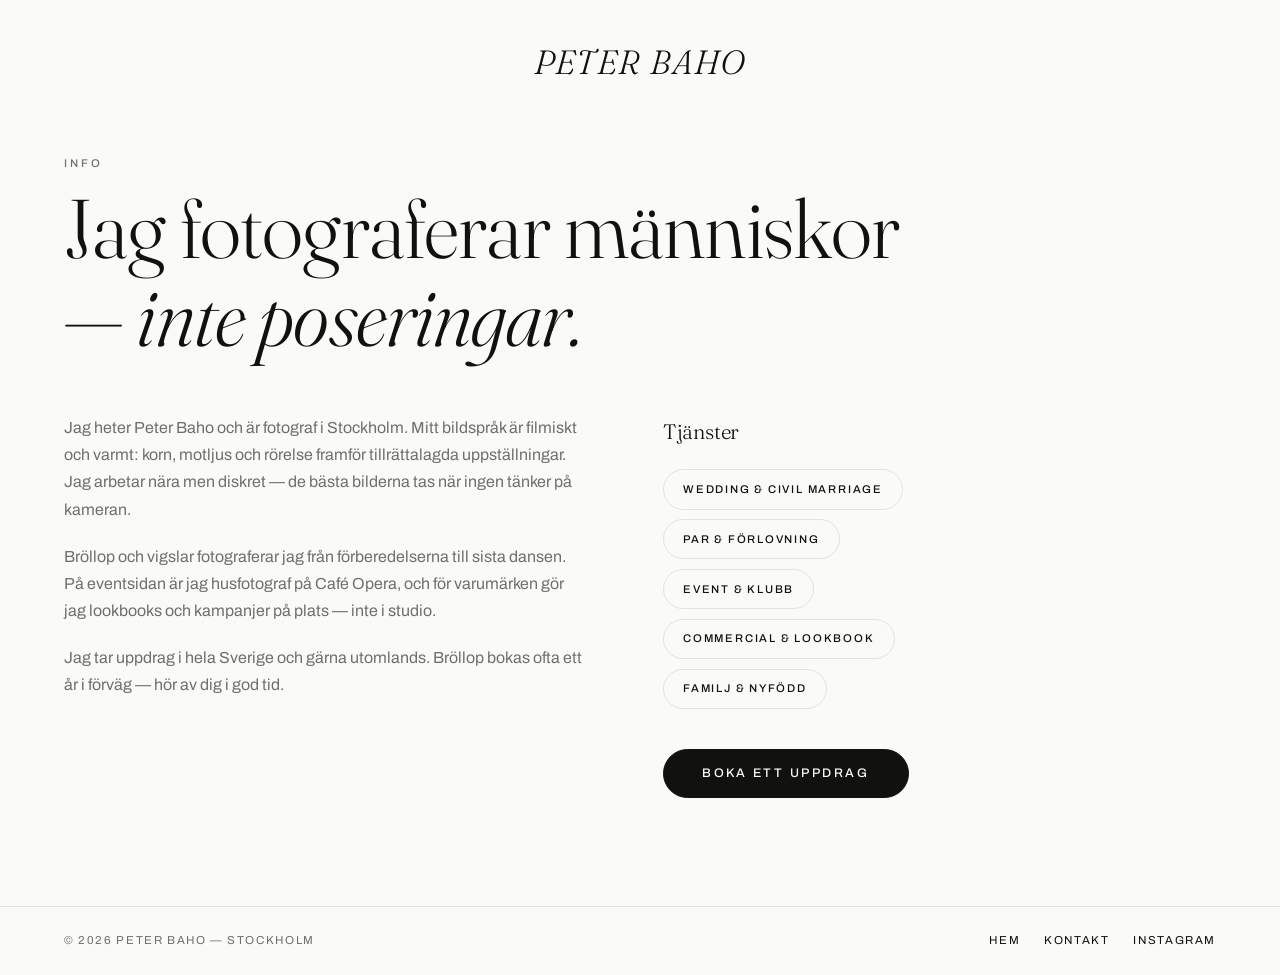
==== info.html @ 872ed9f4 "Redesign efter kundfeedback: centrerat namn, hamburgermeny med kategorier, info-sida, stramare anima" ====
<!DOCTYPE html>
<html lang="sv">
<head>
  <meta charset="UTF-8">
  <meta name="viewport" content="width=device-width, initial-scale=1.0">
  <title>Info — Peter Baho</title>
  <meta name="description" content="Om fotograf Peter Baho i Stockholm — arbetssätt, tjänster och bokningsinformation.">
  <meta name="theme-color" content="#FAFAF8">
  <link rel="canonical" href="https://nataniel0212.github.io/peterbaho/info.html">
  <link rel="icon" href="data:image/svg+xml,%3Csvg xmlns='http://www.w3.org/2000/svg' viewBox='0 0 64 64'%3E%3Crect width='64' height='64' fill='%23111110'/%3E%3Ctext x='32' y='43' font-family='Georgia,serif' font-style='italic' font-size='28' fill='%23FAFAF8' text-anchor='middle'%3EPB%3C/text%3E%3C/svg%3E">
  <link rel="preconnect" href="https://fonts.googleapis.com">
  <link rel="preconnect" href="https://fonts.gstatic.com" crossorigin>
  <link href="https://fonts.googleapis.com/css2?family=Fraunces:ital,opsz,wght@0,9..144,300;0,9..144,400;1,9..144,300;1,9..144,400&family=Archivo:wght@400;500&display=swap" rel="stylesheet">
  <link rel="stylesheet" href="css/style.css">
</head>
<body>

  <!-- Meny (tre streck) -->
  <button class="menu-btn" aria-label="Öppna meny" aria-expanded="false" aria-controls="menu">
    <span></span><span></span><span></span>
  </button>

  <div class="menu" id="menu" role="dialog" aria-modal="true" aria-label="Meny" hidden>
    <button class="menu-close" aria-label="Stäng meny">✕</button>
    <nav class="menu-nav">
      <a href="katalog.html#commercial">Commercial</a>
      <a href="katalog.html#wedding">Wedding &amp; Civil Marriage</a>
      <a href="katalog.html#event">Event</a>
      <a href="info.html" aria-current="page">Info</a>
      <a href="kontakt.html">Kontakt</a>
    </nav>
  </div>

  <header class="masthead small">
    <a class="masthead-name" href="index.html">Peter Baho</a>
  </header>

  <main class="page">

    <header class="page-head">
      <p class="eyebrow reveal">Info</p>
      <h1 class="reveal">Jag fotograferar människor — <em>inte poseringar.</em></h1>
    </header>

    <div class="info-layout">
      <div class="info-text">
        <p class="reveal">
          Jag heter Peter Baho och är fotograf i Stockholm. Mitt bildspråk är
          filmiskt och varmt: korn, motljus och rörelse framför tillrättalagda
          uppställningar. Jag arbetar nära men diskret — de bästa bilderna
          tas när ingen tänker på kameran.
        </p>
        <p class="reveal">
          Bröllop och vigslar fotograferar jag från förberedelserna till sista
          dansen. På eventsidan är jag husfotograf på Café Opera, och för
          varumärken gör jag lookbooks och kampanjer på plats — inte i studio.
        </p>
        <p class="reveal">
          Jag tar uppdrag i hela Sverige och gärna utomlands. Bröllop bokas
          ofta ett år i förväg — hör av dig i god tid.
        </p>
      </div>

      <aside class="info-aside reveal">
        <h2 class="aside-title">Tjänster</h2>
        <ul class="services stacked">
          <li>Wedding &amp; civil marriage</li>
          <li>Par &amp; förlovning</li>
          <li>Event &amp; klubb</li>
          <li>Commercial &amp; lookbook</li>
          <li>Familj &amp; nyfödd</li>
        </ul>
        <a class="cta" href="kontakt.html">Boka ett uppdrag</a>
      </aside>
    </div>

  </main>

  <footer class="site-footer">
    <p>© 2026 Peter Baho — Stockholm</p>
    <nav>
      <a href="index.html">Hem</a>
      <a href="kontakt.html">Kontakt</a>
      <a href="https://instagram.com" target="_blank" rel="noopener">Instagram</a>
    </nav>
  </footer>

  <script src="js/main.js"></script>
</body>
</html>
---- css/style.css ----
/* ============================================================
   Peter Baho — Fotograf, Stockholm
   Koncept: monokrom editorial — bilderna bär all färg, gränssnittet
   håller sig till papper, bläck och grått. Namnet centrerat överst,
   navigering bakom tre streck (helskärmsmeny).

   Palett:   papper #FAFAF8   panel #F0F0EC
             bläck  #111110   dov   #70706B   linje #E3E3DE
   Typografi: Fraunces (display) · Archivo (etiketter/brödtext)
   Motion-tokens: snabb 150ms · standard 250ms · reveal 500ms
   ============================================================ */

:root {
  --paper: #FAFAF8;
  --panel: #F0F0EC;
  --ink: #111110;
  --muted: #70706B;
  --line: #E3E3DE;
  --serif: "Fraunces", Georgia, serif;
  --sans: "Archivo", "Helvetica Neue", Arial, sans-serif;
  --gutter: clamp(1.25rem, 5vw, 5rem);
  --dur-fast: 150ms;
  --dur-std: 250ms;
  --dur-reveal: 500ms;
  --ease-out: cubic-bezier(0.25, 1, 0.5, 1);
}

* { margin: 0; padding: 0; box-sizing: border-box; }

html { scroll-behavior: smooth; }

body {
  background: var(--paper);
  color: var(--ink);
  font-family: var(--sans);
  font-size: 1rem;
  line-height: 1.7;
  -webkit-font-smoothing: antialiased;
}

img { display: block; max-width: 100%; height: auto; }

::selection { background: var(--ink); color: var(--paper); }

/* ---------- Återkommande ---------- */

.eyebrow {
  font-size: 0.7rem;
  font-weight: 500;
  letter-spacing: 0.26em;
  text-transform: uppercase;
  color: var(--muted);
}

h1, h2 {
  font-family: var(--serif);
  font-weight: 300;
  letter-spacing: -0.01em;
}

h1 em, h2 em, .statement em { font-style: italic; font-weight: 300; }

.frame-label {
  margin-top: 0.6rem;
  font-size: 0.68rem;
  letter-spacing: 0.2em;
  text-transform: uppercase;
  color: var(--muted);
}

/* ---------- Masthead: namnet centrerat överst ---------- */

.masthead {
  text-align: center;
  padding: clamp(2.5rem, 7vh, 5rem) var(--gutter) clamp(1.5rem, 4vh, 2.5rem);
}

.masthead-name {
  font-family: var(--serif);
  font-style: italic;
  font-weight: 300;
  font-size: clamp(2.4rem, 7vw, 4.5rem);
  line-height: 1.05;
  letter-spacing: 0.04em;
  text-transform: uppercase;
  color: var(--ink);
  text-decoration: none;
}

.masthead-tag {
  margin-top: 0.9rem;
  font-size: 0.68rem;
  font-weight: 500;
  letter-spacing: 0.28em;
  text-transform: uppercase;
  color: var(--muted);
}

.masthead.small { padding: clamp(1.75rem, 5vh, 3rem) var(--gutter) clamp(1rem, 3vh, 1.75rem); }

.masthead.small .masthead-name { font-size: clamp(1.5rem, 4vw, 2.1rem); }

/* ---------- Menyknappen: tre streck ---------- */

.menu-btn {
  position: fixed;
  top: 1.1rem;
  right: clamp(1rem, 3vw, 2rem);
  z-index: 40;
  width: 48px;
  height: 48px;
  display: flex;
  flex-direction: column;
  align-items: center;
  justify-content: center;
  gap: 6px;
  background: color-mix(in srgb, var(--paper) 82%, transparent);
  backdrop-filter: blur(8px);
  border: none;
  border-radius: 50%;
  cursor: pointer;
}

.menu-btn span {
  display: block;
  width: 22px;
  height: 1.5px;
  background: var(--ink);
  transition: transform var(--dur-std) var(--ease-out), opacity var(--dur-std);
}

.menu-btn:hover span:nth-child(1) { transform: translateY(-1.5px); }
.menu-btn:hover span:nth-child(3) { transform: translateY(1.5px); }

/* ---------- Helskärmsmenyn ---------- */

.menu[hidden] { display: none; }

.menu {
  position: fixed;
  inset: 0;
  z-index: 45;
  background: var(--paper);
  display: flex;
  align-items: center;
  justify-content: center;
  animation: menu-fade var(--dur-std) var(--ease-out) both;
}

@keyframes menu-fade {
  from { opacity: 0; }
  to   { opacity: 1; }
}

.menu-close {
  position: absolute;
  top: 1.1rem;
  right: clamp(1rem, 3vw, 2rem);
  width: 48px;
  height: 48px;
  font-size: 1.3rem;
  color: var(--ink);
  background: none;
  border: none;
  cursor: pointer;
}

.menu-nav {
  display: flex;
  flex-direction: column;
  align-items: center;
  gap: clamp(1.1rem, 3vh, 1.75rem);
  text-align: center;
}

.menu-nav a {
  font-size: clamp(0.85rem, 2vw, 1rem);
  font-weight: 500;
  letter-spacing: 0.28em;
  text-transform: uppercase;
  color: var(--ink);
  text-decoration: none;
  padding: 0.35rem 0.5rem;
  border-bottom: 1px solid transparent;
  transition: border-color var(--dur-fast);
  animation: menu-item 400ms var(--ease-out) both;
}

.menu-nav a:nth-child(1) { animation-delay: 60ms; }
.menu-nav a:nth-child(2) { animation-delay: 100ms; }
.menu-nav a:nth-child(3) { animation-delay: 140ms; }
.menu-nav a:nth-child(4) { animation-delay: 180ms; }
.menu-nav a:nth-child(5) { animation-delay: 220ms; }

@keyframes menu-item {
  from { opacity: 0; transform: translateY(14px); }
  to   { opacity: 1; transform: none; }
}

.menu-nav a:hover,
.menu-nav a:focus-visible { border-bottom-color: var(--ink); }

.menu-nav a[aria-current="page"] { border-bottom-color: var(--ink); }

/* ---------- Bilder ---------- */

.work { position: relative; cursor: zoom-in; }

.work img { width: 100%; }

.work figcaption {
  margin-top: 0.65rem;
  font-size: 0.68rem;
  letter-spacing: 0.2em;
  text-transform: uppercase;
  color: var(--muted);
}

/* Bildrutenummer (sätts av JS i katalogens gallerier) */
.work figcaption[data-frame] { display: flex; gap: 1rem; }

.work figcaption[data-frame]::before {
  content: attr(data-frame);
  color: var(--ink);
}

/* Helbleed med parallax: bilden är något större och glider i sin ram */
.work.full { margin: clamp(3rem, 8vh, 6rem) 0; }

.work.full .frame { overflow: hidden; }

.work.full .frame img {
  transform: scale(1.12);
  will-change: transform;
}

.work.full figcaption { padding: 0 var(--gutter); }

/* Öppningsbilden direkt under namnet */
.work.full.lead { margin-top: 0; }

/* ---------- Utvalt (framsidan) ---------- */

.showcase { padding: 0 var(--gutter) clamp(5rem, 12vh, 9rem); }

.showcase .work.full { margin-left: calc(-1 * var(--gutter)); margin-right: calc(-1 * var(--gutter)); }

.statement {
  font-family: var(--serif);
  font-size: clamp(1.8rem, 4.5vw, 3.4rem);
  line-height: 1.2;
  max-width: 24ch;
  padding: clamp(3rem, 8vh, 6rem) 0 clamp(3rem, 8vh, 6rem);
}

/* Bildpar med förskjutning */
.duo {
  display: grid;
  grid-template-columns: 7fr 5fr;
  gap: clamp(1.5rem, 4vw, 4rem);
  align-items: start;
  margin: clamp(3rem, 8vh, 6rem) 0;
}

.duo.rev { grid-template-columns: 5fr 7fr; }

.shift-down { margin-top: clamp(3rem, 10vh, 7rem); }

/* CTA */

.cta-block {
  text-align: center;
  padding-top: clamp(4rem, 10vh, 7rem);
  display: flex;
  flex-direction: column;
  align-items: center;
  gap: 1.5rem;
}

.cta-row { display: flex; flex-wrap: wrap; gap: 0.75rem; justify-content: center; }

.cta {
  display: inline-block;
  font: 500 0.78rem/1 var(--sans);
  letter-spacing: 0.2em;
  text-transform: uppercase;
  color: var(--paper);
  background: var(--ink);
  text-decoration: none;
  border: 1px solid var(--ink);
  border-radius: 999px;
  padding: 1.1rem 2.4rem;
  cursor: pointer;
  transition: background var(--dur-std), color var(--dur-std);
}

.cta:hover, .cta:focus-visible { background: transparent; color: var(--ink); }

.cta.ghost { background: transparent; color: var(--ink); }
.cta.ghost:hover, .cta.ghost:focus-visible { background: var(--ink); color: var(--paper); }

/* ---------- Undersidor ---------- */

.page { padding: clamp(2rem, 5vh, 4rem) var(--gutter) clamp(5rem, 12vh, 9rem); }

.page-head { margin-bottom: clamp(2.5rem, 6vh, 4rem); }

.page-head h1 {
  font-size: clamp(2.4rem, 6.5vw, 5.5rem);
  line-height: 1.05;
  margin: 0.75rem 0 1rem;
  max-width: 18ch;
}

.page-note { max-width: 48ch; color: var(--muted); }

/* ---------- Katalog: kategoriflikar ---------- */

.cat-tabs {
  display: flex;
  flex-wrap: wrap;
  gap: 0.75rem;
  margin-bottom: clamp(2.5rem, 6vh, 4rem);
}

.cat-tab {
  display: flex;
  flex-direction: column;
  align-items: flex-start;
  gap: 0.15rem;
  font-family: var(--sans);
  background: none;
  border: 1px solid var(--line);
  border-radius: 0.4rem;
  padding: 1rem 1.5rem;
  cursor: pointer;
  transition: border-color var(--dur-std), background var(--dur-std);
}

.cat-tab:hover { border-color: var(--ink); }

.cat-tab[aria-selected="true"] {
  background: var(--ink);
  border-color: var(--ink);
}

.cat-name {
  font-family: var(--serif);
  font-size: 1.15rem;
  color: var(--ink);
}

.cat-count {
  font-size: 0.65rem;
  letter-spacing: 0.18em;
  text-transform: uppercase;
  color: var(--muted);
}

.cat-tab[aria-selected="true"] .cat-name { color: var(--paper); }
.cat-tab[aria-selected="true"] .cat-count { color: #A9A9A2; }

.cat-intro {
  max-width: 52ch;
  color: var(--muted);
  margin-bottom: 2.5rem;
}

/* ---------- Galleri (masonry) ---------- */

.masonry {
  columns: 3;
  column-gap: 1.5rem;
}

.masonry .work {
  break-inside: avoid;
  margin-bottom: 2.25rem;
}

/* ---------- Info ---------- */

.info-layout {
  display: grid;
  grid-template-columns: minmax(0, 58ch) minmax(220px, 300px);
  gap: clamp(2.5rem, 6vw, 6rem);
  align-items: start;
}

.info-text p { color: var(--muted); margin-bottom: 1.25rem; }

.aside-title {
  font-size: 1.3rem;
  margin-bottom: 1.25rem;
}

.services {
  display: flex;
  flex-wrap: wrap;
  gap: 0.6rem;
  list-style: none;
  margin: 1.5rem 0 2.5rem;
}

.services.stacked { flex-direction: column; align-items: flex-start; margin-top: 0; }

.services li {
  font-size: 0.7rem;
  font-weight: 500;
  letter-spacing: 0.16em;
  text-transform: uppercase;
  border: 1px solid var(--line);
  border-radius: 999px;
  padding: 0.6rem 1.2rem;
}

/* ---------- Kontakt ---------- */

.contact-layout {
  display: grid;
  grid-template-columns: minmax(260px, 400px) 1fr;
  gap: clamp(2.5rem, 6vw, 6rem);
  align-items: start;
}

.portrait-placeholder {
  aspect-ratio: 4 / 5;
  background: var(--panel);
  border: 1px solid var(--line);
  display: flex;
  flex-direction: column;
  align-items: center;
  justify-content: center;
  gap: 0.75rem;
}

.monogram {
  font-family: var(--serif);
  font-style: italic;
  font-size: clamp(4rem, 8vw, 6.5rem);
  color: var(--ink);
  line-height: 1;
}

.portrait-note {
  font-size: 0.68rem;
  letter-spacing: 0.2em;
  text-transform: uppercase;
  color: var(--muted);
}

.contact-body { max-width: 56ch; }

.contact-lead { color: var(--muted); margin-bottom: 1.75rem; }

.contact-details {
  display: grid;
  grid-template-columns: repeat(auto-fit, minmax(180px, 1fr));
  gap: 1.5rem;
  border-top: 1px solid var(--line);
  border-bottom: 1px solid var(--line);
  padding: 1.75rem 0;
  margin-bottom: 3rem;
}

.contact-details dt {
  font-size: 0.65rem;
  letter-spacing: 0.2em;
  text-transform: uppercase;
  color: var(--muted);
  margin-bottom: 0.3rem;
}

.contact-details dd { font-size: 0.95rem; }

.contact-details a {
  color: var(--ink);
  text-decoration: none;
  border-bottom: 1px solid var(--ink);
}

.contact-details a:hover { opacity: 0.6; }

/* Formulär */

.contact-form h2 {
  font-size: clamp(1.6rem, 3vw, 2.2rem);
  margin-bottom: 1.75rem;
}

.field { margin-bottom: 1.4rem; }

.field label {
  display: block;
  font-size: 0.7rem;
  font-weight: 500;
  letter-spacing: 0.16em;
  text-transform: uppercase;
  color: var(--muted);
  margin-bottom: 0.45rem;
}

.field input,
.field select,
.field textarea {
  width: 100%;
  font: 400 1rem/1.5 var(--sans);
  color: var(--ink);
  background: transparent;
  border: 1px solid var(--line);
  border-radius: 0.35rem;
  padding: 0.85rem 1rem;
}

.field input:focus-visible,
.field select:focus-visible,
.field textarea:focus-visible {
  outline: 2px solid var(--ink);
  outline-offset: 1px;
  border-color: var(--ink);
}

.form-note {
  margin-top: 1rem;
  font-size: 0.8rem;
  color: var(--muted);
}

/* ---------- Footer ---------- */

.site-footer {
  display: flex;
  justify-content: space-between;
  flex-wrap: wrap;
  gap: 1rem;
  padding: 1.5rem var(--gutter);
  border-top: 1px solid var(--line);
  font-size: 0.72rem;
  letter-spacing: 0.14em;
  text-transform: uppercase;
  color: var(--muted);
}

.site-footer nav { display: flex; gap: 1.5rem; }

.site-footer a { color: var(--ink); text-decoration: none; }
.site-footer a:hover { opacity: 0.6; }

/* ---------- Lightbox ---------- */

.lightbox[hidden] { display: none; }

.lightbox {
  position: fixed;
  inset: 0;
  z-index: 50;
  background: rgba(12, 11, 10, 0.96);
  display: flex;
  flex-direction: column;
  align-items: center;
  justify-content: center;
  gap: 1.1rem;
  padding: 4.5rem var(--gutter) 2rem;
}

.lightbox img {
  max-height: 76vh;
  max-width: min(92vw, 1100px);
  width: auto;
}

.lightbox-caption {
  font-size: 0.7rem;
  letter-spacing: 0.2em;
  text-transform: uppercase;
  color: #B9B9B2;
}

.lightbox button {
  font: 500 0.75rem/1 var(--sans);
  letter-spacing: 0.16em;
  text-transform: uppercase;
  color: #F4F4F1;
  background: none;
  border: none;
  cursor: pointer;
  padding: 0.75rem;
}

.lightbox button:hover { opacity: 0.6; }

.lightbox-close { position: absolute; top: 1.25rem; right: var(--gutter); }

.lightbox-prev,
.lightbox-next {
  position: absolute;
  top: 50%;
  transform: translateY(-50%);
  font-size: 1.4rem;
}

.lightbox-prev { left: max(0.5rem, calc(var(--gutter) - 2rem)); }
.lightbox-next { right: max(0.5rem, calc(var(--gutter) - 2rem)); }

/* ---------- Scrollanimationer ---------- */

/* Text och block: mjuk uppglidning */
.reveal {
  opacity: 0;
  transform: translateY(22px);
  transition: opacity var(--dur-reveal) var(--ease-out),
              transform var(--dur-reveal) var(--ease-out);
}

.reveal.is-visible { opacity: 1; transform: none; }

/* Bilder: avtäcks nedifrån med en liten zoom-sättning */
.work.reveal { transform: none; }

.work.reveal img {
  clip-path: inset(12% 0 0 0);
  transform: scale(1.05);
  transition: clip-path 600ms var(--ease-out), transform 700ms var(--ease-out);
}

.work.reveal.is-visible img {
  clip-path: inset(0 0 0 0);
  transform: scale(1);
}

/* Helbleed-bilder: JS äger transformen (parallax), avtäckning bara via clip-path */
.work.full.reveal img {
  transform: scale(1.12);
  transition: clip-path 600ms var(--ease-out);
}

.work.full.reveal.is-visible img { transform: scale(1.12); }

:focus-visible { outline: 2px solid var(--ink); outline-offset: 3px; }

@media (prefers-reduced-motion: reduce) {
  html { scroll-behavior: auto; }
  .reveal, .work.reveal img { opacity: 1; transform: none; clip-path: none; transition: none; }
  .work.full .frame img { transform: none !important; }
  .menu, .menu-nav a { animation: none; }
  .menu-btn span, .cta, .cat-tab { transition: none; }
}

/* ---------- Responsivt ---------- */

@media (max-width: 900px) {
  .duo, .duo.rev { grid-template-columns: 1fr; }
  .shift-down { margin-top: 0; }
  .masonry { columns: 2; }
  .contact-layout, .info-layout { grid-template-columns: 1fr; }
  .contact-portrait { max-width: 340px; }
}

@media (max-width: 560px) {
  .masonry { columns: 1; }
  .masthead { padding-top: 4.5rem; }
  .masthead-name { font-size: clamp(2rem, 9vw, 2.6rem); }
  .cat-tab { width: 100%; }
}
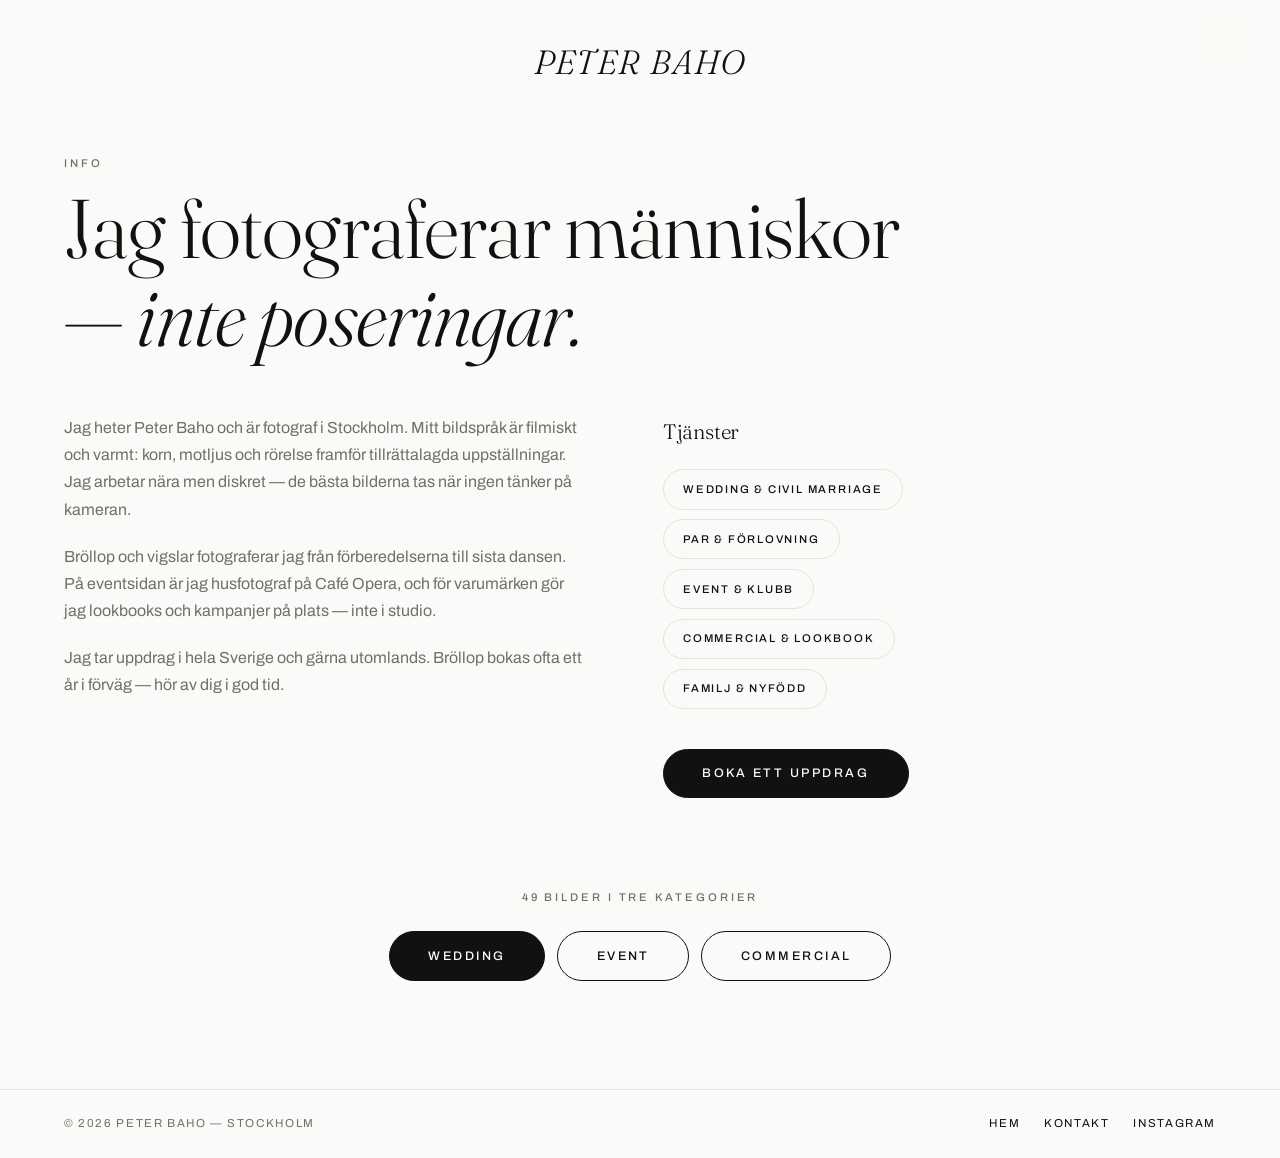
==== commit f02efdf8: "Kategoripiller langst ner pa katalog-, info- och kontaktsidan Co-Authored-By: Claude Fable 5 <norepl" ====
--- a/info.html
+++ b/info.html
@@ -74,6 +74,15 @@
       </aside>
     </div>
 
+    <div class="cta-block reveal">
+      <p class="eyebrow">49 bilder i tre kategorier</p>
+      <nav class="cta-row" aria-label="Kategorier">
+        <a class="cta" href="katalog.html#wedding">Wedding</a>
+        <a class="cta ghost" href="katalog.html#event">Event</a>
+        <a class="cta ghost" href="katalog.html#commercial">Commercial</a>
+      </nav>
+    </div>
+
   </main>
 
   <footer class="site-footer">
--- a/css/style.css
+++ b/css/style.css
@@ -314,51 +314,7 @@
 
 .page-note { max-width: 48ch; color: var(--muted); }
 
-/* ---------- Katalog: kategoriflikar ---------- */
-
-.cat-tabs {
-  display: flex;
-  flex-wrap: wrap;
-  gap: 0.75rem;
-  margin-bottom: clamp(2.5rem, 6vh, 4rem);
-}
-
-.cat-tab {
-  display: flex;
-  flex-direction: column;
-  align-items: flex-start;
-  gap: 0.15rem;
-  font-family: var(--sans);
-  background: none;
-  border: 1px solid var(--line);
-  border-radius: 0.4rem;
-  padding: 1rem 1.5rem;
-  cursor: pointer;
-  transition: border-color var(--dur-std), background var(--dur-std);
-}
-
-.cat-tab:hover { border-color: var(--ink); }
-
-.cat-tab[aria-selected="true"] {
-  background: var(--ink);
-  border-color: var(--ink);
-}
-
-.cat-name {
-  font-family: var(--serif);
-  font-size: 1.15rem;
-  color: var(--ink);
-}
-
-.cat-count {
-  font-size: 0.65rem;
-  letter-spacing: 0.18em;
-  text-transform: uppercase;
-  color: var(--muted);
-}
-
-.cat-tab[aria-selected="true"] .cat-name { color: var(--paper); }
-.cat-tab[aria-selected="true"] .cat-count { color: #A9A9A2; }
+/* ---------- Katalog ---------- */
 
 .cat-intro {
   max-width: 52ch;
@@ -643,7 +599,7 @@
   .reveal, .work.reveal img { opacity: 1; transform: none; clip-path: none; transition: none; }
   .work.full .frame img { transform: none !important; }
   .menu, .menu-nav a { animation: none; }
-  .menu-btn span, .cta, .cat-tab { transition: none; }
+  .menu-btn span, .cta { transition: none; }
 }
 
 /* ---------- Responsivt ---------- */
@@ -660,5 +616,4 @@
   .masonry { columns: 1; }
   .masthead { padding-top: 4.5rem; }
   .masthead-name { font-size: clamp(2rem, 9vw, 2.6rem); }
-  .cat-tab { width: 100%; }
-}
+}
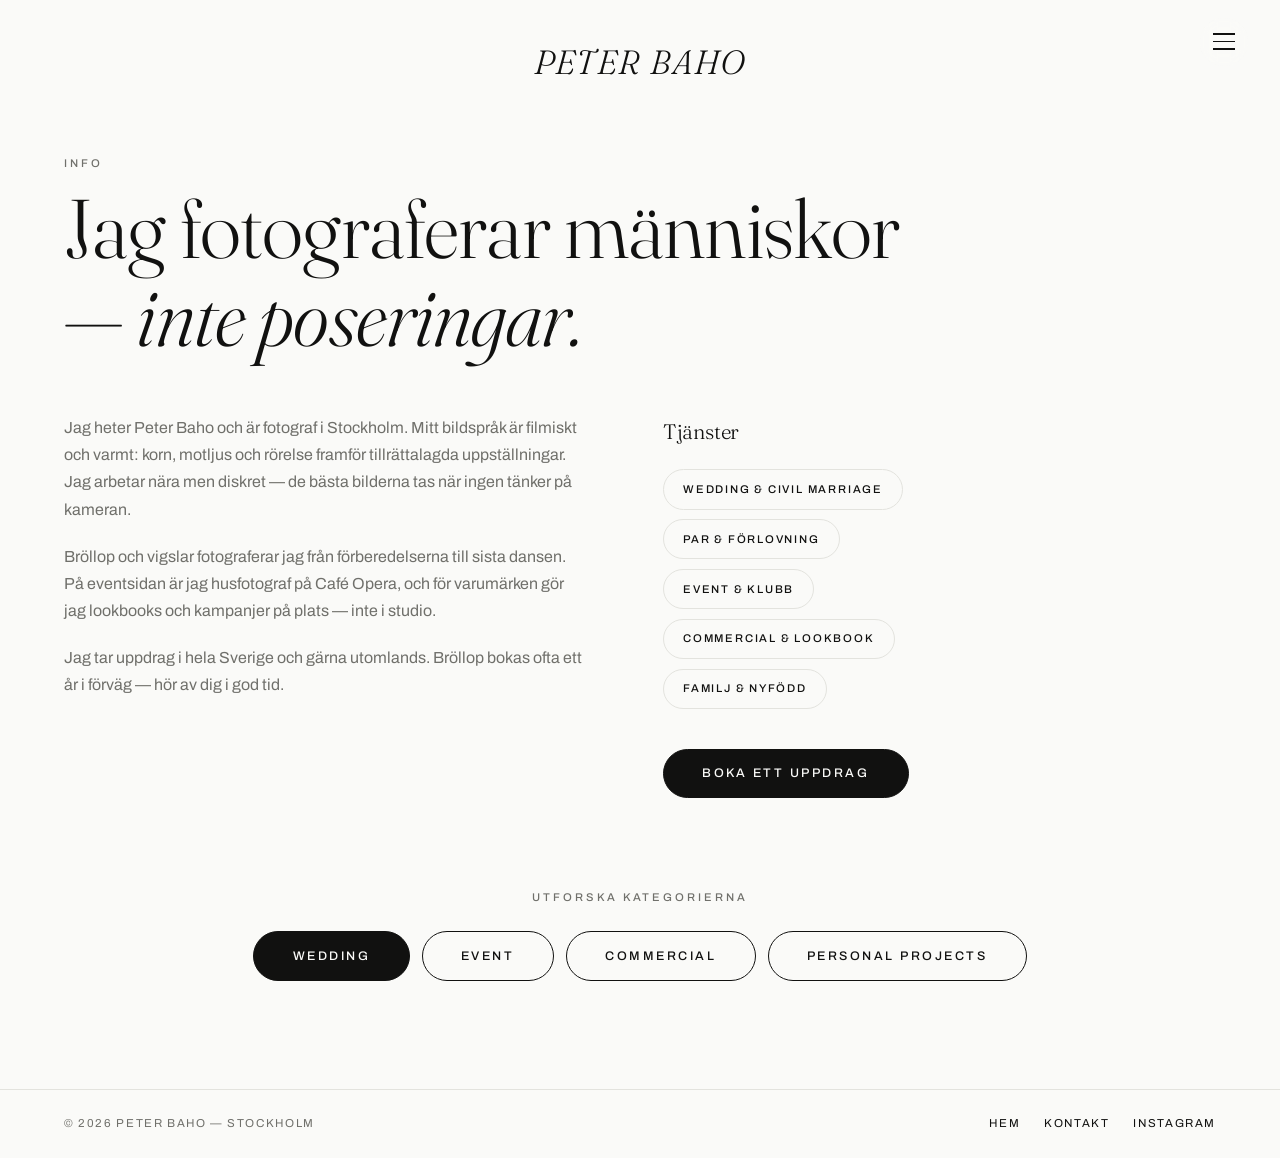
==== commit 454632d0: "Lagg till tom kategori Personal Projects i meny, katalog och kategoripiller Co-Authored-By: Claude F" ====
--- a/info.html
+++ b/info.html
@@ -26,6 +26,7 @@
       <a href="katalog.html#commercial">Commercial</a>
       <a href="katalog.html#wedding">Wedding &amp; Civil Marriage</a>
       <a href="katalog.html#event">Event</a>
+      <a href="katalog.html#personal">Personal Projects</a>
       <a href="info.html" aria-current="page">Info</a>
       <a href="kontakt.html">Kontakt</a>
     </nav>
@@ -75,11 +76,12 @@
     </div>
 
     <div class="cta-block reveal">
-      <p class="eyebrow">49 bilder i tre kategorier</p>
+      <p class="eyebrow">Utforska kategorierna</p>
       <nav class="cta-row" aria-label="Kategorier">
         <a class="cta" href="katalog.html#wedding">Wedding</a>
         <a class="cta ghost" href="katalog.html#event">Event</a>
         <a class="cta ghost" href="katalog.html#commercial">Commercial</a>
+        <a class="cta ghost" href="katalog.html#personal">Personal Projects</a>
       </nav>
     </div>
 
--- a/css/style.css
+++ b/css/style.css
@@ -191,6 +191,7 @@
 .menu-nav a:nth-child(3) { animation-delay: 140ms; }
 .menu-nav a:nth-child(4) { animation-delay: 180ms; }
 .menu-nav a:nth-child(5) { animation-delay: 220ms; }
+.menu-nav a:nth-child(6) { animation-delay: 260ms; }
 
 @keyframes menu-item {
   from { opacity: 0; transform: translateY(14px); }
@@ -322,6 +323,25 @@
   margin-bottom: 2.5rem;
 }
 
+/* Tom kategori — inbjudande i väntan på bilder */
+.cat-empty {
+  border: 1px dashed var(--line);
+  border-radius: 0.4rem;
+  text-align: center;
+  padding: clamp(4rem, 12vh, 8rem) var(--gutter);
+  display: flex;
+  flex-direction: column;
+  gap: 0.75rem;
+}
+
+.empty-title {
+  font-family: var(--serif);
+  font-style: italic;
+  font-size: clamp(1.5rem, 3vw, 2.2rem);
+}
+
+.empty-note { color: var(--muted); font-size: 0.9rem; }
+
 /* ---------- Galleri (masonry) ---------- */
 
 .masonry {
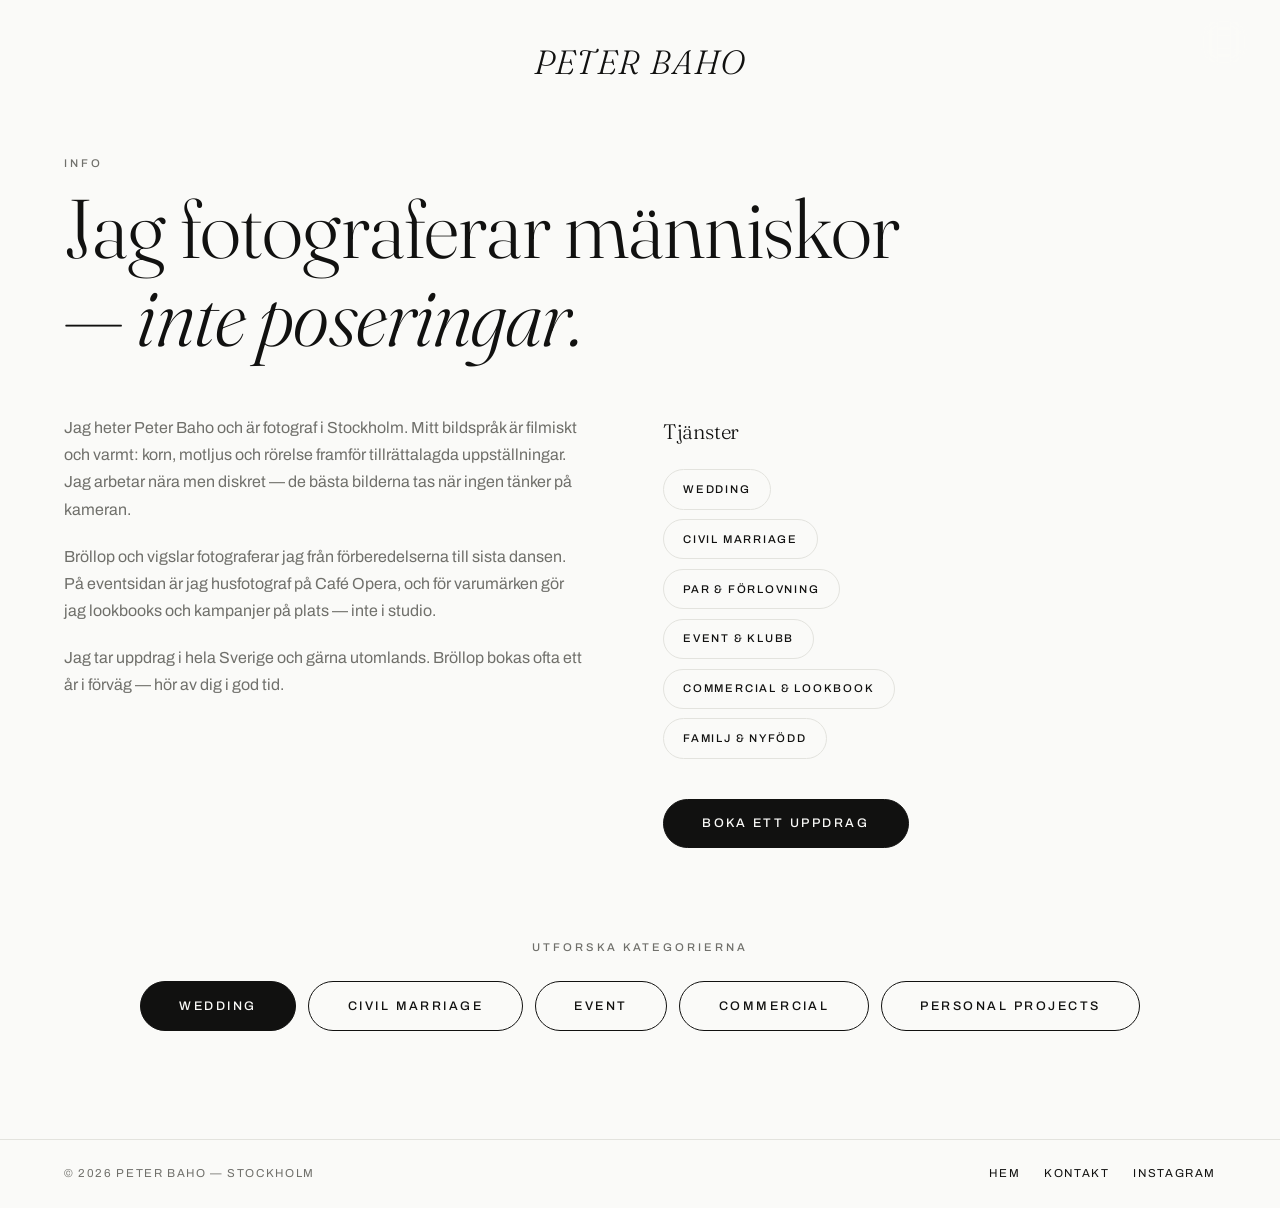
==== commit a730a6e6: "Kundens fulla bildleverans: 151 nya bilder, album for vigslar, intro-animation - Wedding och Civil M" ====
--- a/info.html
+++ b/info.html
@@ -23,9 +23,10 @@
   <div class="menu" id="menu" role="dialog" aria-modal="true" aria-label="Meny" hidden>
     <button class="menu-close" aria-label="Stäng meny">✕</button>
     <nav class="menu-nav">
+      <a href="katalog.html#wedding">Wedding</a>
+      <a href="katalog.html#civil">Civil Marriage</a>
+      <a href="katalog.html#event">Event</a>
       <a href="katalog.html#commercial">Commercial</a>
-      <a href="katalog.html#wedding">Wedding &amp; Civil Marriage</a>
-      <a href="katalog.html#event">Event</a>
       <a href="katalog.html#personal">Personal Projects</a>
       <a href="info.html" aria-current="page">Info</a>
       <a href="kontakt.html">Kontakt</a>
@@ -65,7 +66,8 @@
       <aside class="info-aside reveal">
         <h2 class="aside-title">Tjänster</h2>
         <ul class="services stacked">
-          <li>Wedding &amp; civil marriage</li>
+          <li>Wedding</li>
+          <li>Civil marriage</li>
           <li>Par &amp; förlovning</li>
           <li>Event &amp; klubb</li>
           <li>Commercial &amp; lookbook</li>
@@ -79,6 +81,7 @@
       <p class="eyebrow">Utforska kategorierna</p>
       <nav class="cta-row" aria-label="Kategorier">
         <a class="cta" href="katalog.html#wedding">Wedding</a>
+        <a class="cta ghost" href="katalog.html#civil">Civil Marriage</a>
         <a class="cta ghost" href="katalog.html#event">Event</a>
         <a class="cta ghost" href="katalog.html#commercial">Commercial</a>
         <a class="cta ghost" href="katalog.html#personal">Personal Projects</a>
--- a/css/style.css
+++ b/css/style.css
@@ -68,6 +68,52 @@
   color: var(--muted);
 }
 
+/* ---------- Intro: namnet visas, sedan dras ridån uppåt ---------- */
+
+.intro {
+  position: fixed;
+  inset: 0;
+  z-index: 60;
+  background: var(--paper);
+  display: flex;
+  align-items: center;
+  justify-content: center;
+  transition: transform 900ms cubic-bezier(0.76, 0, 0.24, 1);
+}
+
+body.intro-leave .intro { transform: translateY(-101%); }
+
+.intro-inner { text-align: center; }
+
+.intro-name {
+  font-family: var(--serif);
+  font-style: italic;
+  font-weight: 300;
+  font-size: clamp(2.4rem, 7vw, 4.5rem);
+  line-height: 1.05;
+  letter-spacing: 0.04em;
+  text-transform: uppercase;
+  color: var(--ink);
+  animation: intro-rise 700ms var(--ease-out) 150ms both;
+}
+
+.intro-tag {
+  margin-top: 0.9rem;
+  font-size: 0.68rem;
+  font-weight: 500;
+  letter-spacing: 0.28em;
+  text-transform: uppercase;
+  color: var(--muted);
+  animation: intro-rise 700ms var(--ease-out) 400ms both;
+}
+
+@keyframes intro-rise {
+  from { opacity: 0; transform: translateY(20px); }
+  to   { opacity: 1; transform: none; }
+}
+
+body.has-intro { overflow: hidden; }
+
 /* ---------- Masthead: namnet centrerat överst ---------- */
 
 .masthead {
@@ -342,6 +388,66 @@
 
 .empty-note { color: var(--muted); font-size: 0.9rem; }
 
+/* ---------- Civil Marriage: albumlänkar i översikten ---------- */
+
+.album-link {
+  display: block;
+  text-decoration: none;
+  color: inherit;
+  cursor: pointer;
+}
+
+.album-link img { transition: opacity var(--dur-std) var(--ease-out); }
+
+.album-link:hover img,
+.album-link:focus-visible img { opacity: 0.88; }
+
+.album-caption {
+  display: flex;
+  justify-content: space-between;
+  align-items: baseline;
+  gap: 1rem;
+  margin-top: 0.65rem;
+}
+
+.album-name {
+  font-size: 0.68rem;
+  font-weight: 500;
+  letter-spacing: 0.2em;
+  text-transform: uppercase;
+  color: var(--ink);
+}
+
+.album-hint {
+  font-size: 0.62rem;
+  letter-spacing: 0.16em;
+  text-transform: uppercase;
+  color: var(--muted);
+  white-space: nowrap;
+  transition: color var(--dur-fast);
+}
+
+.album-link:hover .album-hint,
+.album-link:focus-visible .album-hint { color: var(--ink); }
+
+/* Tillbaka-länk i albumvyn */
+.album-back { margin-bottom: 2rem; }
+
+.album-back.end { margin: 3rem 0 0; }
+
+.album-back a {
+  font-size: 0.7rem;
+  font-weight: 500;
+  letter-spacing: 0.2em;
+  text-transform: uppercase;
+  color: var(--ink);
+  text-decoration: none;
+  border-bottom: 1px solid var(--ink);
+  padding-bottom: 0.15rem;
+}
+
+.album-back a:hover { opacity: 0.6; }
+
 /* ---------- Galleri (masonry) ---------- */
 
 .masonry {
@@ -620,6 +726,7 @@
   .work.full .frame img { transform: none !important; }
   .menu, .menu-nav a { animation: none; }
   .menu-btn span, .cta { transition: none; }
+  .intro { display: none; }
 }
 
 /* ---------- Responsivt ---------- */
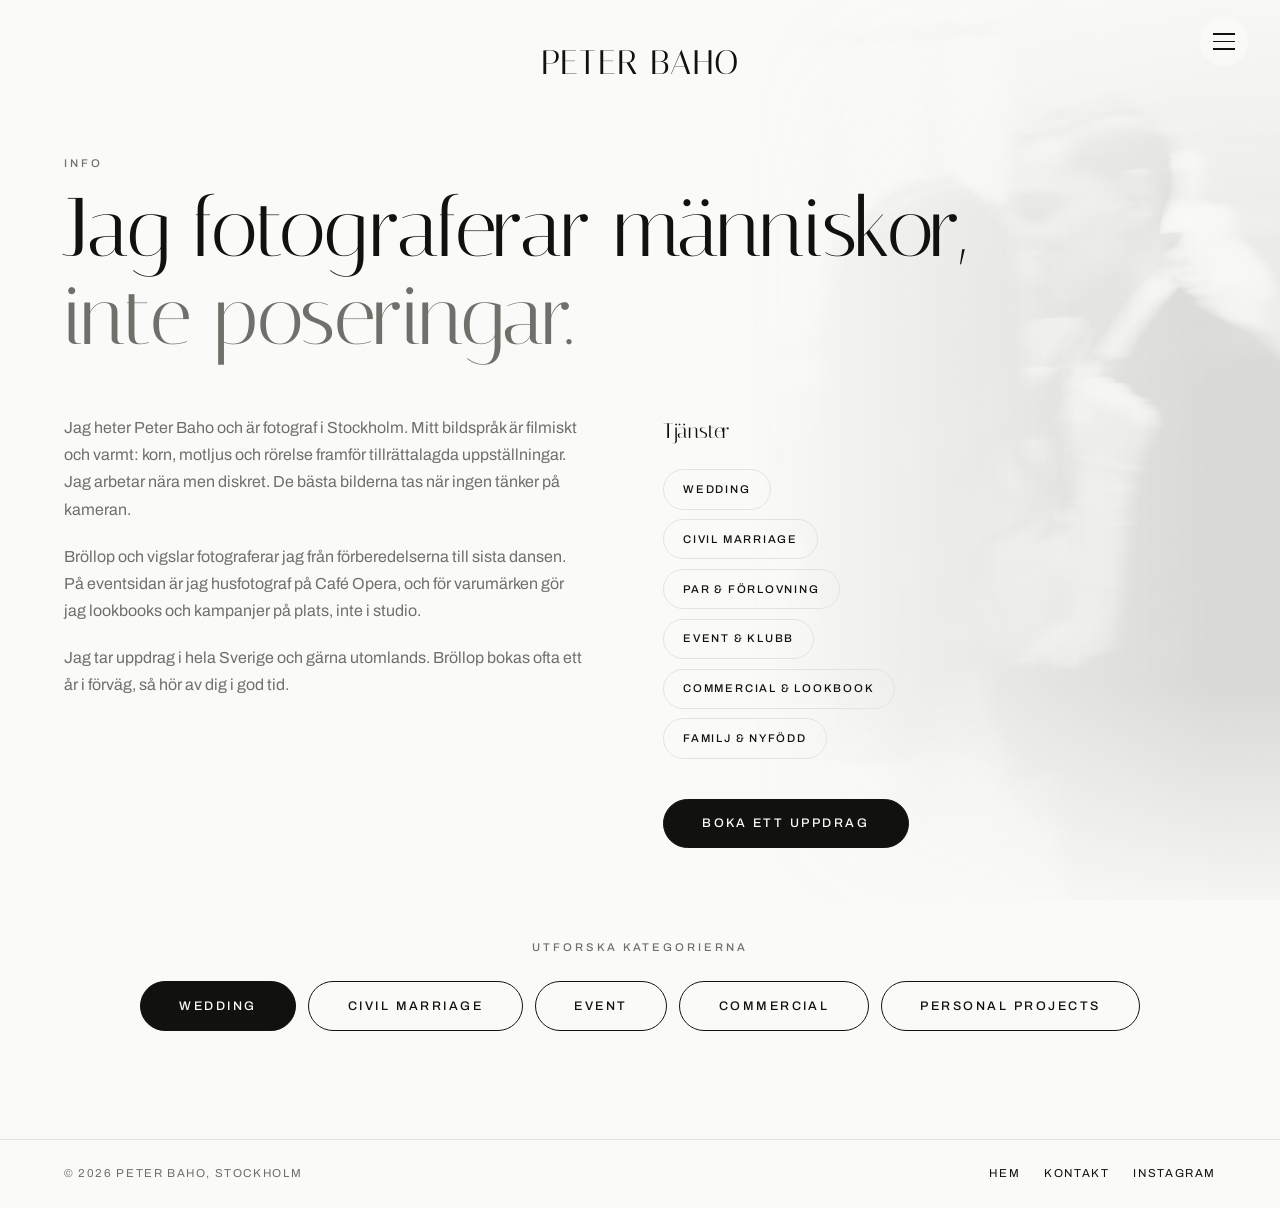
==== commit 8b2336d8: "Kundfeedback: ratt kontaktuppgifter, Italiana, bakgrundsljus, textputs Kontakt och lankar - Mejladre" ====
--- a/info.html
+++ b/info.html
@@ -3,17 +3,22 @@
 <head>
   <meta charset="UTF-8">
   <meta name="viewport" content="width=device-width, initial-scale=1.0">
-  <title>Info — Peter Baho</title>
-  <meta name="description" content="Om fotograf Peter Baho i Stockholm — arbetssätt, tjänster och bokningsinformation.">
+  <title>Info | Peter Baho</title>
+  <meta name="description" content="Om fotograf Peter Baho i Stockholm. Arbetssätt, tjänster och bokningsinformation.">
   <meta name="theme-color" content="#FAFAF8">
   <link rel="canonical" href="https://nataniel0212.github.io/peterbaho/info.html">
   <link rel="icon" href="data:image/svg+xml,%3Csvg xmlns='http://www.w3.org/2000/svg' viewBox='0 0 64 64'%3E%3Crect width='64' height='64' fill='%23111110'/%3E%3Ctext x='32' y='43' font-family='Georgia,serif' font-style='italic' font-size='28' fill='%23FAFAF8' text-anchor='middle'%3EPB%3C/text%3E%3C/svg%3E">
   <link rel="preconnect" href="https://fonts.googleapis.com">
   <link rel="preconnect" href="https://fonts.gstatic.com" crossorigin>
-  <link href="https://fonts.googleapis.com/css2?family=Fraunces:ital,opsz,wght@0,9..144,300;0,9..144,400;1,9..144,300;1,9..144,400&family=Archivo:wght@400;500&display=swap" rel="stylesheet">
+  <link href="https://fonts.googleapis.com/css2?family=Italiana&family=Archivo:wght@400;500&display=swap" rel="stylesheet">
   <link rel="stylesheet" href="css/style.css">
 </head>
 <body>
+
+  <!-- Atmosfär: fotografiet syns bara som ljus bakom sidan, se .atmos -->
+  <div class="atmos" aria-hidden="true">
+    <img src="images/civil/viktor-och-meryam/viktor-och-meryam-14.jpg" alt="" width="1280" height="1600" fetchpriority="low">
+  </div>
 
   <!-- Meny (tre streck) -->
   <button class="menu-btn" aria-label="Öppna meny" aria-expanded="false" aria-controls="menu">
@@ -37,11 +42,12 @@
     <a class="masthead-name" href="index.html">Peter Baho</a>
   </header>
 
+
   <main class="page">
 
     <header class="page-head">
       <p class="eyebrow reveal">Info</p>
-      <h1 class="reveal">Jag fotograferar människor — <em>inte poseringar.</em></h1>
+      <h1 class="reveal">Jag fotograferar människor, <em>inte poseringar.</em></h1>
     </header>
 
     <div class="info-layout">
@@ -49,17 +55,17 @@
         <p class="reveal">
           Jag heter Peter Baho och är fotograf i Stockholm. Mitt bildspråk är
           filmiskt och varmt: korn, motljus och rörelse framför tillrättalagda
-          uppställningar. Jag arbetar nära men diskret — de bästa bilderna
+          uppställningar. Jag arbetar nära men diskret. De bästa bilderna
           tas när ingen tänker på kameran.
         </p>
         <p class="reveal">
           Bröllop och vigslar fotograferar jag från förberedelserna till sista
           dansen. På eventsidan är jag husfotograf på Café Opera, och för
-          varumärken gör jag lookbooks och kampanjer på plats — inte i studio.
+          varumärken gör jag lookbooks och kampanjer på plats, inte i studio.
         </p>
         <p class="reveal">
           Jag tar uppdrag i hela Sverige och gärna utomlands. Bröllop bokas
-          ofta ett år i förväg — hör av dig i god tid.
+          ofta ett år i förväg, så hör av dig i god tid.
         </p>
       </div>
 
@@ -91,11 +97,11 @@
   </main>
 
   <footer class="site-footer">
-    <p>© 2026 Peter Baho — Stockholm</p>
+    <p>© 2026 Peter Baho, Stockholm</p>
     <nav>
       <a href="index.html">Hem</a>
       <a href="kontakt.html">Kontakt</a>
-      <a href="https://instagram.com" target="_blank" rel="noopener">Instagram</a>
+      <a href="https://www.instagram.com/peterbaho/" target="_blank" rel="noopener">Instagram</a>
     </nav>
   </footer>
 
--- a/css/style.css
+++ b/css/style.css
@@ -6,9 +6,26 @@
 
    Palett:   papper #FAFAF8   panel #F0F0EC
              bläck  #111110   dov   #70706B   linje #E3E3DE
-   Typografi: Fraunces (display) · Archivo (etiketter/brödtext)
+   Typografi: Italiana (display) · Archivo (etiketter/brödtext)
    Motion-tokens: snabb 150ms · standard 250ms · reveal 500ms
    ============================================================ */
+
+/* NÄR LA LUXES SERIF-FILERNA KOMMER:
+   1. Lägg la-luxes-serif.woff2 (och .woff) i mappen fonts/
+   2. Avkommentera blocket nedan
+   3. Sätt "La Luxes Serif" först i --serif
+   Typsnittet har bara en vikt och ingen kursiv, precis som Italiana,
+   så inget annat i stilmallen behöver ändras.
+
+@font-face {
+  font-family: "La Luxes Serif";
+  src: url("../fonts/la-luxes-serif.woff2") format("woff2"),
+       url("../fonts/la-luxes-serif.woff") format("woff");
+  font-weight: 400;
+  font-style: normal;
+  font-display: swap;
+}
+*/
 
 :root {
   --paper: #FAFAF8;
@@ -16,7 +33,11 @@
   --ink: #111110;
   --muted: #70706B;
   --line: #E3E3DE;
-  --serif: "Fraunces", Georgia, serif;
+  /* Peter vill ha La Luxes Serif. Det är ett betalt typsnitt som kräver
+     webblicens — när .woff2-filerna finns: lägg dem i fonts/, avkommentera
+     @font-face-blocket nedanför :root och sätt "La Luxes Serif" först här.
+     Italiana är den närmaste gratismotsvarigheten: upprätt, hög kontrast. */
+  --serif: "Italiana", "Didot", Georgia, serif;
   --sans: "Archivo", "Helvetica Neue", Arial, sans-serif;
   --gutter: clamp(1.25rem, 5vw, 5rem);
   --dur-fast: 150ms;
@@ -42,6 +63,76 @@
 
 ::selection { background: var(--ink); color: var(--paper); }
 
+/* ---------- Atmosfär: fotografiet som ljus ---------- */
+
+/* Kontakt- och infosidan har lite innehåll och mycket papper. I stället för
+   en bild ovanför texten ligger ett fotografi stilla bakom sidan, ankrat i
+   högerkanten — där ytan faktiskt är tom — och upplöst i pappret av en
+   gradientmask långt innan texten börjar. Innehållet scrollar över en
+   stillastående bild, vilket ger rummet djup utan att kosta läsbarhet. */
+.atmos {
+  position: fixed;
+  inset: 0;
+  z-index: -1;
+  overflow: hidden;
+  pointer-events: none;
+  animation: atmos-in 1400ms var(--ease-out) 250ms both;
+}
+
+.atmos img {
+  position: absolute;
+  top: 50%;
+  right: -4%;
+  width: min(46%, 620px);
+  height: 108%;
+  max-width: none;
+  transform: translateY(-50%);
+  object-fit: cover;
+  filter: grayscale(1) contrast(0.8) brightness(1.12);
+  opacity: 0.16;
+  -webkit-mask-image:
+    linear-gradient(to right, transparent 0%, #000 80%),
+    linear-gradient(to bottom, transparent 0%, #000 26%, #000 74%, transparent 100%);
+  mask-image:
+    linear-gradient(to right, transparent 0%, #000 80%),
+    linear-gradient(to bottom, transparent 0%, #000 26%, #000 74%, transparent 100%);
+  -webkit-mask-composite: source-in;
+  mask-composite: intersect;
+}
+
+@keyframes atmos-in { from { opacity: 0; } to { opacity: 1; } }
+
+/* På mobil finns ingen tom högerkolumn att fylla. Då blir bilden i stället
+   ett ljus högst upp i dokumentet — absolut positionerad, inte fixerad, så
+   att den ligger kvar däruppe och aldrig hamnar bakom brödtexten. Det är
+   inte en smaksak: dov text (#70706B) över tvätten ger 3,8:1 i kontrast,
+   under gränsen på 4,5:1. Rubriken är bläcksvart och klarar sig med marginal. */
+@media (max-width: 900px) {
+  .atmos {
+    position: absolute;
+    bottom: auto;
+    height: 46vh;
+  }
+
+  .atmos img {
+    top: 0;
+    right: 0;
+    width: 100%;
+    height: 100%;
+    transform: none;
+    opacity: 0.13;
+    -webkit-mask-image: linear-gradient(to bottom, #000 0%, #000 40%, transparent 100%);
+    mask-image: linear-gradient(to bottom, #000 0%, #000 40%, transparent 100%);
+    -webkit-mask-composite: source-over;
+    mask-composite: add;
+  }
+}
+
+/* Stillbild räknas som rörelse här — den ligger kvar medan sidan scrollar. */
+@media (prefers-reduced-motion: reduce) {
+  .atmos { animation: none; }
+}
+
 /* ---------- Återkommande ---------- */
 
 .eyebrow {
@@ -54,11 +145,13 @@
 
 h1, h2 {
   font-family: var(--serif);
-  font-weight: 300;
+  font-weight: 400;
   letter-spacing: -0.01em;
 }
 
-h1 em, h2 em, .statement em { font-style: italic; font-weight: 300; }
+/* Italiana saknar kursiv — betoning görs med dov ton i stallet for
+   fejkad lutning, som ser snett ut. */
+h1 em, h2 em, .statement em { font-style: normal; color: var(--muted); }
 
 .frame-label {
   margin-top: 0.6rem;
@@ -74,21 +167,38 @@
   position: fixed;
   inset: 0;
   z-index: 60;
-  background: var(--paper);
   display: flex;
   align-items: center;
   justify-content: center;
+  pointer-events: none;
+}
+
+/* Ridån — enda lagret som lämnar skärmen */
+.intro-veil {
+  position: absolute;
+  inset: 0;
+  background: var(--paper);
   transition: transform 900ms cubic-bezier(0.76, 0, 0.24, 1);
 }
 
-body.intro-leave .intro { transform: translateY(-101%); }
-
-.intro-inner { text-align: center; }
+body.intro-leave .intro-veil { transform: translateY(-101%); }
+
+/* Namnet ligger ovanpå ridån och glider i stället upp till sidhuvudets plats.
+   Exakt förflyttning räknas ut i main.js (FLIP mot .masthead-name). */
+.intro-inner {
+  position: relative;
+  text-align: center;
+  transition: transform 900ms cubic-bezier(0.76, 0, 0.24, 1);
+}
+
+/* Det riktiga sidhuvudet hålls osynligt tills intro-namnet landat på det,
+   annars syns namnet dubbelt under animationen. */
+body.has-intro .masthead-name,
+body.has-intro .masthead-tag { opacity: 0; }
 
 .intro-name {
   font-family: var(--serif);
-  font-style: italic;
-  font-weight: 300;
+  font-weight: 400;
   font-size: clamp(2.4rem, 7vw, 4.5rem);
   line-height: 1.05;
   letter-spacing: 0.04em;
@@ -123,8 +233,7 @@
 
 .masthead-name {
   font-family: var(--serif);
-  font-style: italic;
-  font-weight: 300;
+  font-weight: 400;
   font-size: clamp(2.4rem, 7vw, 4.5rem);
   line-height: 1.05;
   letter-spacing: 0.04em;
@@ -382,7 +491,6 @@
 
 .empty-title {
   font-family: var(--serif);
-  font-style: italic;
   font-size: clamp(1.5rem, 3vw, 2.2rem);
 }
 
@@ -500,35 +608,23 @@
 
 .contact-layout {
   display: grid;
-  grid-template-columns: minmax(260px, 400px) 1fr;
+  grid-template-columns: max-content 1fr;
   gap: clamp(2.5rem, 6vw, 6rem);
   align-items: start;
 }
 
-.portrait-placeholder {
-  aspect-ratio: 4 / 5;
-  background: var(--panel);
+/* Porträttet kommer från Instagram-avataren, som är 150 px med svart
+   utfyllnad — beskuret till motivets 123 px. Hålls litet med avsikt så
+   det aldrig skalas upp och blir grötigt. */
+.portrait-photo {
+  display: block;
+  width: 132px;
+  max-width: 100%;
+  height: auto;
+  aspect-ratio: 1 / 1;
+  object-fit: cover;
   border: 1px solid var(--line);
-  display: flex;
-  flex-direction: column;
-  align-items: center;
-  justify-content: center;
-  gap: 0.75rem;
-}
-
-.monogram {
-  font-family: var(--serif);
-  font-style: italic;
-  font-size: clamp(4rem, 8vw, 6.5rem);
-  color: var(--ink);
-  line-height: 1;
-}
-
-.portrait-note {
-  font-size: 0.68rem;
-  letter-spacing: 0.2em;
-  text-transform: uppercase;
-  color: var(--muted);
+  filter: grayscale(1);
 }
 
 .contact-body { max-width: 56ch; }
@@ -623,9 +719,16 @@
   color: var(--muted);
 }
 
-.site-footer nav { display: flex; gap: 1.5rem; }
-
-.site-footer a { color: var(--ink); text-decoration: none; }
+.site-footer nav { display: flex; gap: 1.5rem; margin: -0.7rem 0; }
+
+/* Vertikal padding ger länkarna en träffyta på ~44px på mobil —
+   negativ marginal på nav ovan gör att sidfoten inte växer på desktop. */
+.site-footer a {
+  color: var(--ink);
+  text-decoration: none;
+  display: inline-block;
+  padding: 0.7rem 0;
+}
 .site-footer a:hover { opacity: 0.6; }
 
 /* ---------- Lightbox ---------- */
